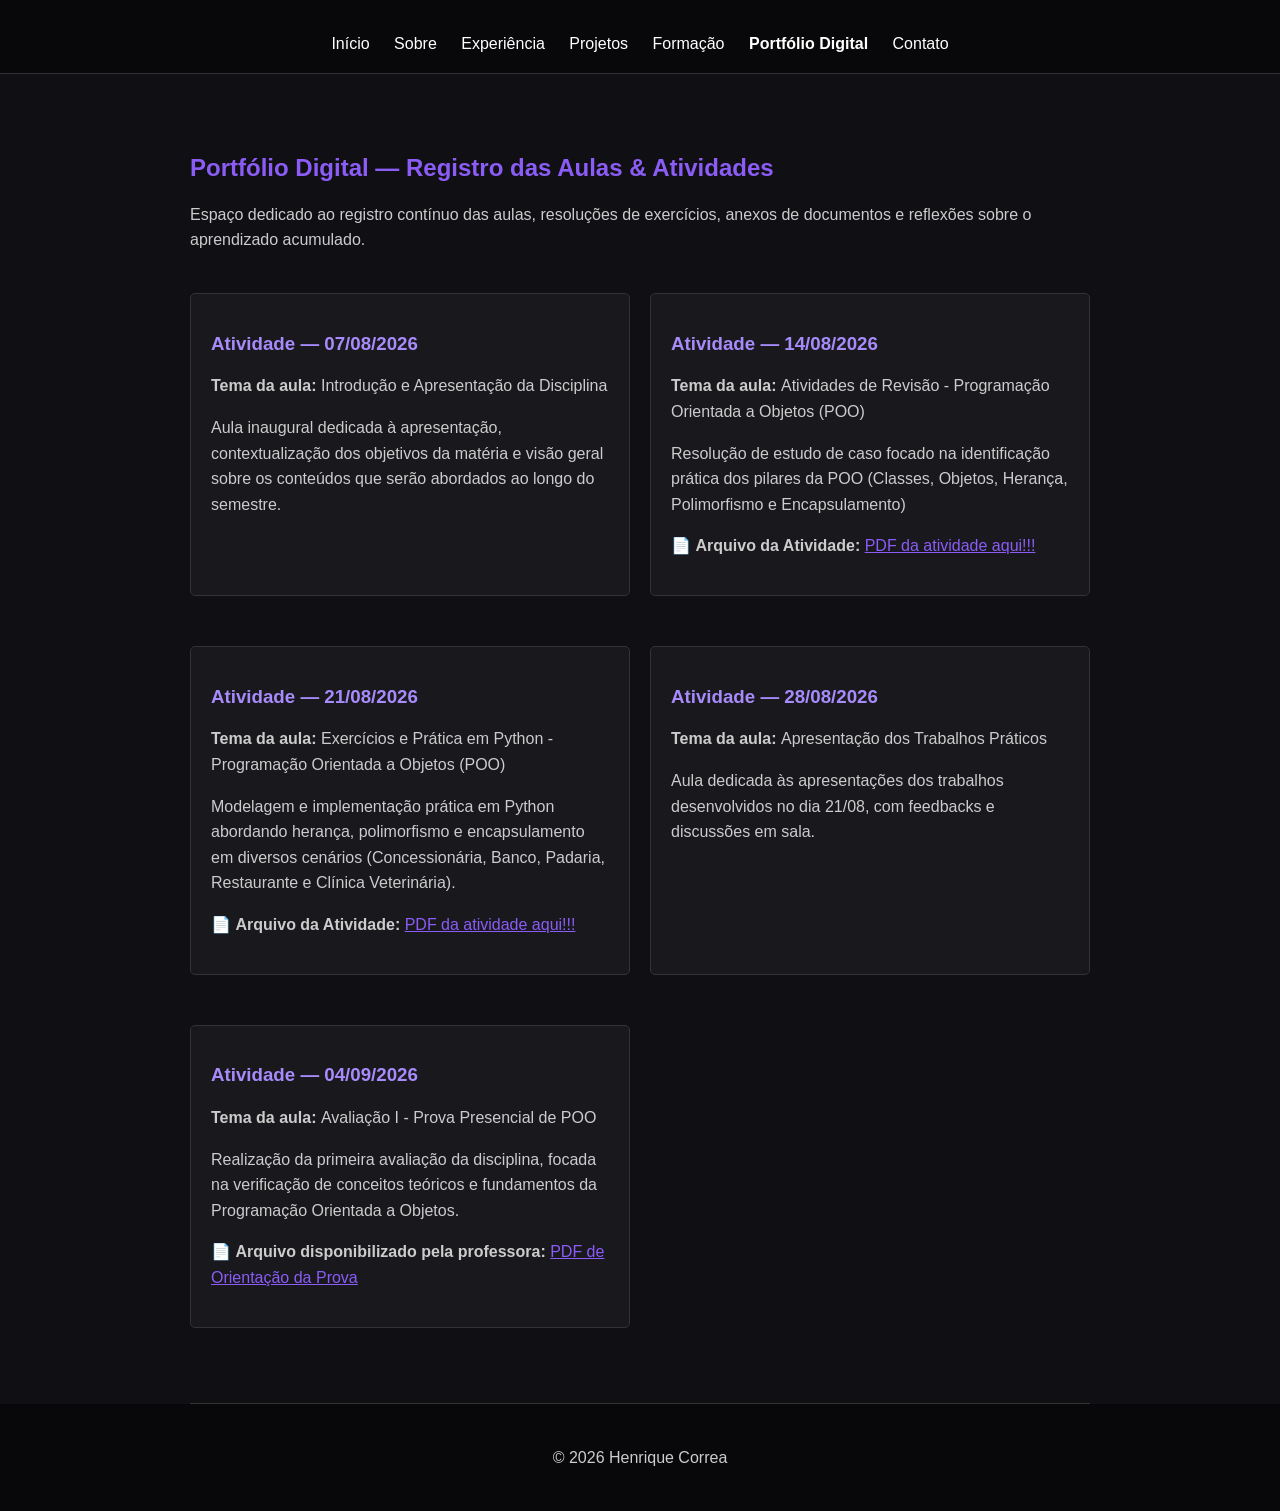
==== portfolio.html @ 3efba589 "Adicionando as atividades e a página de portfólio" ====
<!DOCTYPE html>
<html lang="pt-br">

<head>
    <meta charset="UTF-8">
    <meta name="viewport" content="width=device-width, initial-scale=1.0">
    <title>Henrique Correa - Portfólio Digital</title>
    <link rel="stylesheet" href="style.css">
</head>

<body>
    <header>
        <nav>
            <a href="index.html#inicio">Início</a>
            <a href="index.html#sobre">Sobre</a>
            <a href="index.html#experiencia">Experiência</a>
            <a href="index.html#projetos">Projetos</a>
            <a href="index.html#formacao">Formação</a>
            <a href="portfolio.html" style="animation: mudarCorRGB 5s infinite; font-weight: bold;">Portfólio
                Digital</a>
            <a href="index.html#contato">Contato</a>
        </nav>
    </header>

    <main>
        <section>
            <h2>Portfólio Digital — Registro das Aulas & Atividades</h2>
            <p>
                Espaço dedicado ao registro contínuo das aulas, resoluções de exercícios,
                anexos de documentos e reflexões sobre o aprendizado acumulado.
            </p>
            <div class="grid-atividades">

                <!-- Card da atividade -->
                <div class="card">
                    <h3>Atividade — 07/08/2026</h3>
                    <p><strong>Tema da aula: </strong> Introdução e Apresentação da Disciplina</p>
                    <p>
                        Aula inaugural dedicada à apresentação, contextualização dos objetivos da matéria e
                        visão geral sobre os conteúdos que serão abordados ao longo do semestre.
                    </p>
                </div>

                <!-- Card da atividade -->
                <div class="card">
                    <h3>Atividade — 14/08/2026</h3>
                    <p><strong>Tema da aula: </strong> Atividades de Revisão - Programação Orientada a Objetos (POO)
                    </p>
                    <p>
                        Resolução de estudo de caso focado na identificação prática dos pilares da POO (Classes,
                        Objetos,
                        Herança, Polimorfismo e Encapsulamento)
                    </p>
                    <!-- PDF -->
                    <p>
                        📄 <strong>Arquivo da Atividade:</strong>
                        <a href="assets/pdfs/14_08 Atividades_  POO.pdf" target="_blank" class="botao-pdf">PDF da
                            atividade
                            aqui!!!</a>
                    </p>
                </div>

                <!-- Card da atividade -->
                <div class="card">
                    <h3>Atividade — 21/08/2026</h3>
                    <p><strong>Tema da aula: </strong> Exercícios e Prática em Python - Programação Orientada a Objetos
                        (POO)</p>
                    <p>
                        Modelagem e implementação prática em Python abordando herança, polimorfismo e encapsulamento em
                        diversos cenários (Concessionária, Banco, Padaria, Restaurante e Clínica Veterinária).
                    </p>
                    <!-- PDF -->
                    <p>
                        📄 <strong>Arquivo da Atividade:</strong>
                        <a href="assets/pdfs/ATIVIDADE POO WALDINELLY.pdf" target="_blank" class="botao-pdf">PDF da
                            atividade
                            aqui!!!</a>
                    </p>
                </div>

                <!-- Card da atividade -->
                <div class="card">
                    <h3>Atividade — 28/08/2026</h3>
                    <p><strong>Tema da aula: </strong> Apresentação dos Trabalhos Práticos</p>
                    <p>
                        Aula dedicada às apresentações dos trabalhos desenvolvidos no dia 21/08,
                        com feedbacks e discussões em sala.
                    </p>
                </div>

                <!-- Card da atividade -->
                <div class="card">
                    <h3>Atividade — 04/09/2026</h3>
                    <p><strong>Tema da aula: </strong> Avaliação I - Prova Presencial de POO</p>
                    <p>
                        Realização da primeira avaliação da disciplina, focada na verificação de
                        conceitos teóricos e fundamentos da Programação Orientada a Objetos.
                    </p>
                    <!-- PDF -->
                    <p>
                        📄 <strong>Arquivo disponibilizado pela professora:</strong>
                        <a href="assets/pdfs/Orientacao_Avaliacao_I_TP_I_DSM.pdf" target="_blank" class="botao-pdf">PDF
                            de Orientação da Prova</a>
                    </p>
                </div>

            </div>
        </section>
    </main>

    <footer>
        <p>© 2026 Henrique Correa</p>
    </footer>
</body>

</html>
---- style.css ----
* {
    box-sizing: border-box;
}

body {
    margin: 0;
    background-color: #101014;
    color: white;
    font-family: Arial, sans-serif;
}

header {
    background-color: #08080a;
    padding: 20px;
    text-align: center;
    border-bottom: 1px solid #333;
}

header h1 {
    color: #8b5cf6;
    margin: 5px;
}

nav {
    margin-top: 15px;
}

nav a {
    color: white;
    text-decoration: none;
    margin: 0 10px;
}

nav a:hover {
    color: #8b5cf6;
}

main {
    width: 80%;
    max-width: 900px;
    margin: auto;
}

section {
    padding: 60px 0;
    border-bottom: 1px solid #333;
}

h2 {
    color: #8b5cf6;
}

.inicio {
    text-align: center;
    padding: 100px 20px;
}

.inicio h2 {
    color: white;
    font-size: 40px;
}

.inicio p {
    color: #ccc;
}

.botao {
    display: inline-block;
    margin-top: 15px;
    padding: 12px 20px;
    background-color: #8b5cf6;
    color: white;
    text-decoration: none;
    border-radius: 5px;
}

.botao:hover {
    background-color: #6d3ed1;
}

.card {
    background-color: #18181d;
    border: 1px solid #333;
    padding: 20px;
    margin: 15px 0;
    border-radius: 5px;
}

.card h3 {
    color: #a78bfa;
}

p,
li {
    color: #ccc;
    line-height: 1.6;
}

li {
    margin: 10px 0;
}

a {
    color: #8b5cf6;
}

footer {
    background-color: #08080a;
    text-align: center;
    padding: 25px;
}

@media (max-width: 600px) {
    main {
        width: 90%;
    }

    nav a {
        display: block;
        margin: 10px;
    }

    .inicio h2 {
        font-size: 30px;
    }
}

@keyframes mudarCorRGB {
  0% {
    color: rgb(255, 0, 0); 
  }
  50% {
    color: rgb(0, 255, 0); 
  }
  100% {
    color: rgb(0, 0, 255);
  }
}

.grid-atividades {
    display: grid;
    /* Cria até 3 colunas de tamanho igual no mínimo de 280px */
    grid-template-columns: repeat(auto-fit, minmax(420px, 1fr)); 
    gap: 20px;
    margin-top: 25px;
}
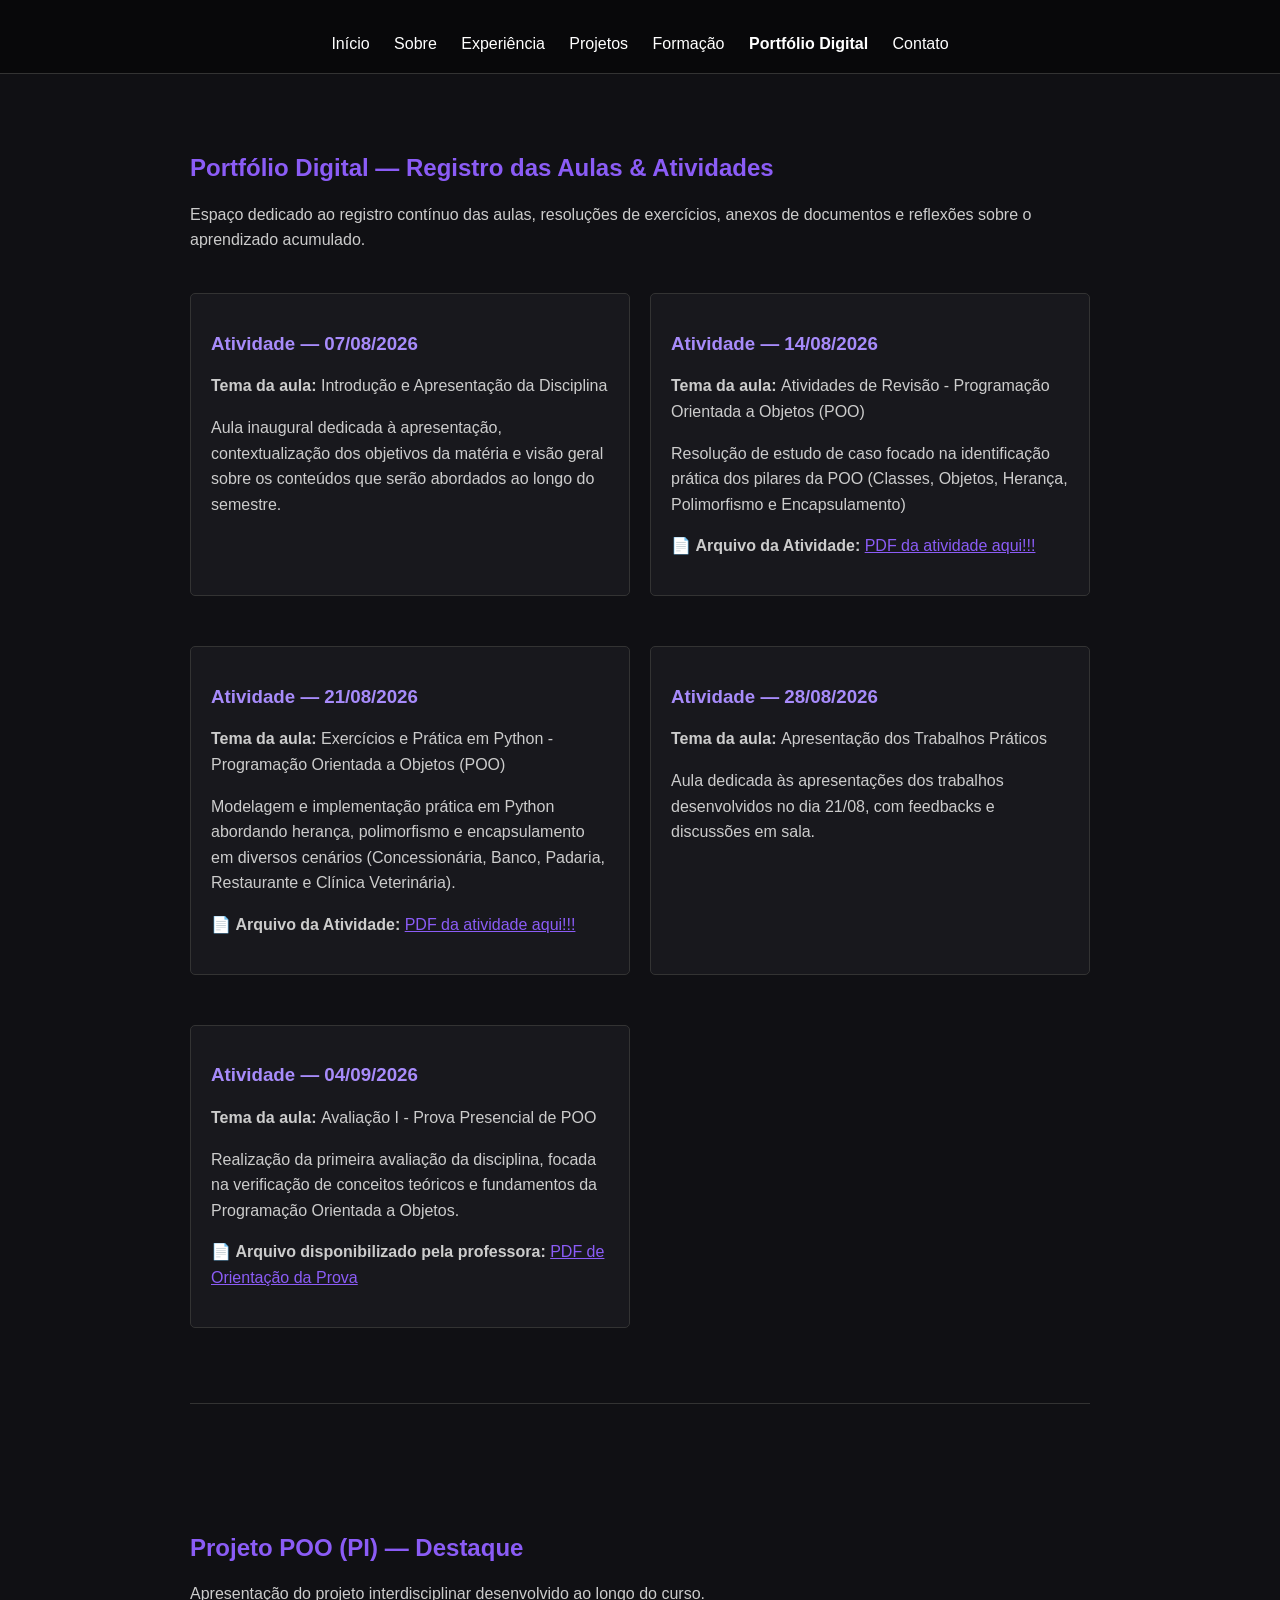
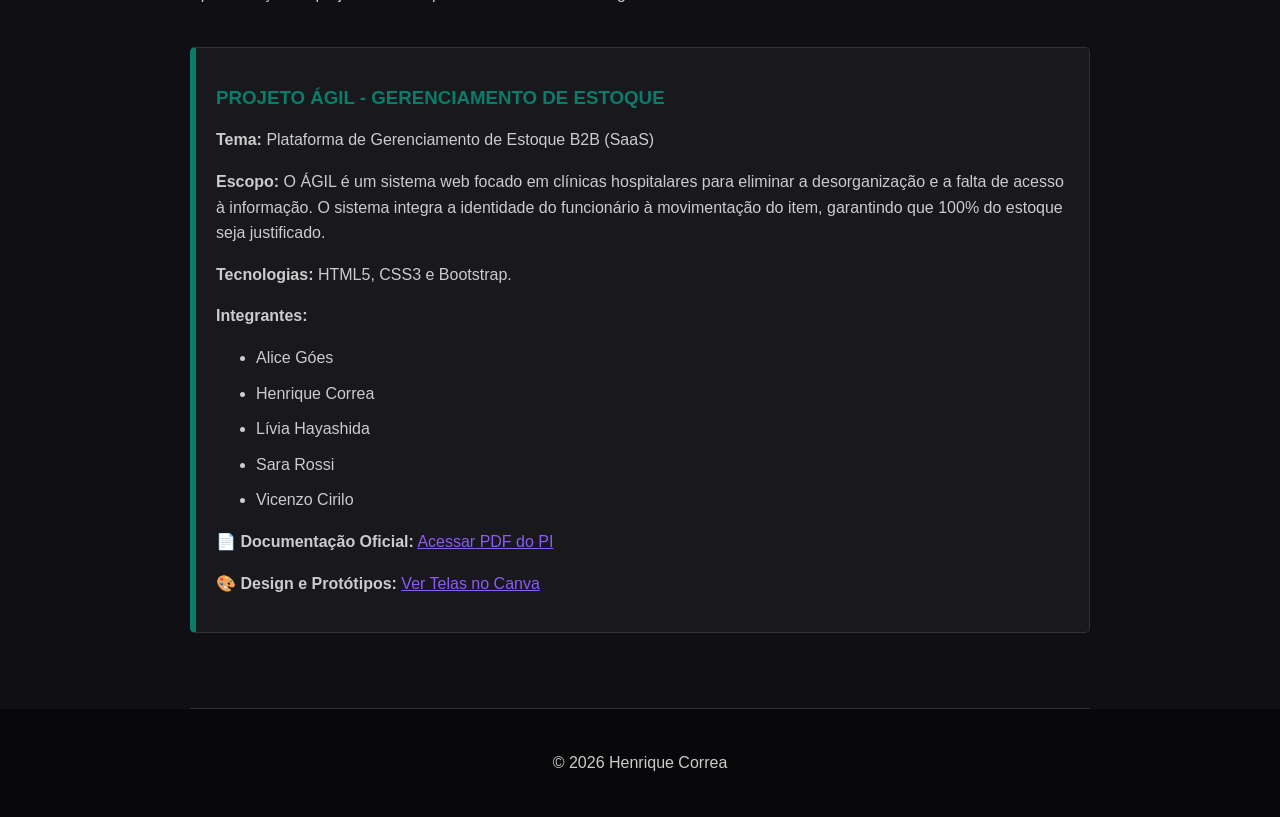
==== commit c3acf039: "arrumando um bug" ====
--- a/portfolio.html
+++ b/portfolio.html
@@ -23,6 +23,7 @@
     </header>
 
     <main>
+        <!-- SESSÃO DE ATIVIDADES DE POO -->
         <section>
             <h2>Portfólio Digital — Registro das Aulas & Atividades</h2>
             <p>
@@ -44,19 +45,16 @@
                 <!-- Card da atividade -->
                 <div class="card">
                     <h3>Atividade — 14/08/2026</h3>
-                    <p><strong>Tema da aula: </strong> Atividades de Revisão - Programação Orientada a Objetos (POO)
-                    </p>
+                    <p><strong>Tema da aula: </strong> Atividades de Revisão - Programação Orientada a Objetos (POO)</p>
                     <p>
                         Resolução de estudo de caso focado na identificação prática dos pilares da POO (Classes,
                         Objetos,
                         Herança, Polimorfismo e Encapsulamento)
                     </p>
-                    <!-- PDF -->
                     <p>
                         📄 <strong>Arquivo da Atividade:</strong>
                         <a href="assets/pdfs/14_08 Atividades_  POO.pdf" target="_blank" class="botao-pdf">PDF da
-                            atividade
-                            aqui!!!</a>
+                            atividade aqui!!!</a>
                     </p>
                 </div>
 
@@ -69,12 +67,10 @@
                         Modelagem e implementação prática em Python abordando herança, polimorfismo e encapsulamento em
                         diversos cenários (Concessionária, Banco, Padaria, Restaurante e Clínica Veterinária).
                     </p>
-                    <!-- PDF -->
                     <p>
                         📄 <strong>Arquivo da Atividade:</strong>
                         <a href="assets/pdfs/ATIVIDADE POO WALDINELLY.pdf" target="_blank" class="botao-pdf">PDF da
-                            atividade
-                            aqui!!!</a>
+                            atividade aqui!!!</a>
                     </p>
                 </div>
 
@@ -96,11 +92,56 @@
                         Realização da primeira avaliação da disciplina, focada na verificação de
                         conceitos teóricos e fundamentos da Programação Orientada a Objetos.
                     </p>
-                    <!-- PDF -->
                     <p>
                         📄 <strong>Arquivo disponibilizado pela professora:</strong>
                         <a href="assets/pdfs/Orientacao_Avaliacao_I_TP_I_DSM.pdf" target="_blank" class="botao-pdf">PDF
                             de Orientação da Prova</a>
+                    </p>
+                </div>
+
+            </div>
+        </section>
+
+        <!-- NOVA SESSÃO: PROJETO DESTAQUE (ÁGIL) -->
+        <section style="margin-top: 50px;">
+            <h2>Projeto POO (PI) — Destaque</h2>
+            <p>
+                Apresentação do projeto interdisciplinar desenvolvido ao longo do curso.
+            </p>
+            <div class="grid-atividades">
+
+                <!-- Card do Projeto ÁGIL -->
+                <div class="card" style="border-left: 6px solid #097D6A; background-color: #18181d;">
+                    <h3 style="color: #097D6A;">PROJETO ÁGIL - GERENCIAMENTO DE ESTOQUE</h3>
+                    <p><strong>Tema: </strong> Plataforma de Gerenciamento de Estoque B2B (SaaS)</p>
+                    <p>
+                        <strong>Escopo: </strong> O ÁGIL é um sistema web focado em clínicas hospitalares para eliminar
+                        a desorganização e a falta de acesso à informação. O sistema integra a identidade do funcionário
+                        à movimentação do item, garantindo que 100% do estoque seja justificado.
+                    </p>
+                    <p>
+                        <strong>Tecnologias: </strong> HTML5, CSS3 e Bootstrap.
+                    </p>
+                    <p>
+                        <strong>Integrantes: </strong>
+                    <ul>
+                        <li>Alice Góes</li>
+                        <li>Henrique Correa</li>
+                        <li>Lívia Hayashida</li>
+                        <li>Sara Rossi</li>
+                        <li>Vicenzo Cirilo</li>
+                    </ul>
+
+                    </p>
+                    <p>
+                        📄 <strong>Documentação Oficial:</strong>
+                        <a href="assets/pdfs/Projeto_Integrador.pdf" target="_blank" class="botao-pdf">Acessar PDF do
+                            PI</a>
+                    </p>
+                    <p>
+                        🎨 <strong>Design e Protótipos:</strong>
+                        <a href="https://canva.link/vj2kodwl066f2cm" target="_blank" class="botao-pdf">Ver Telas no
+                            Canva</a>
                     </p>
                 </div>
 
